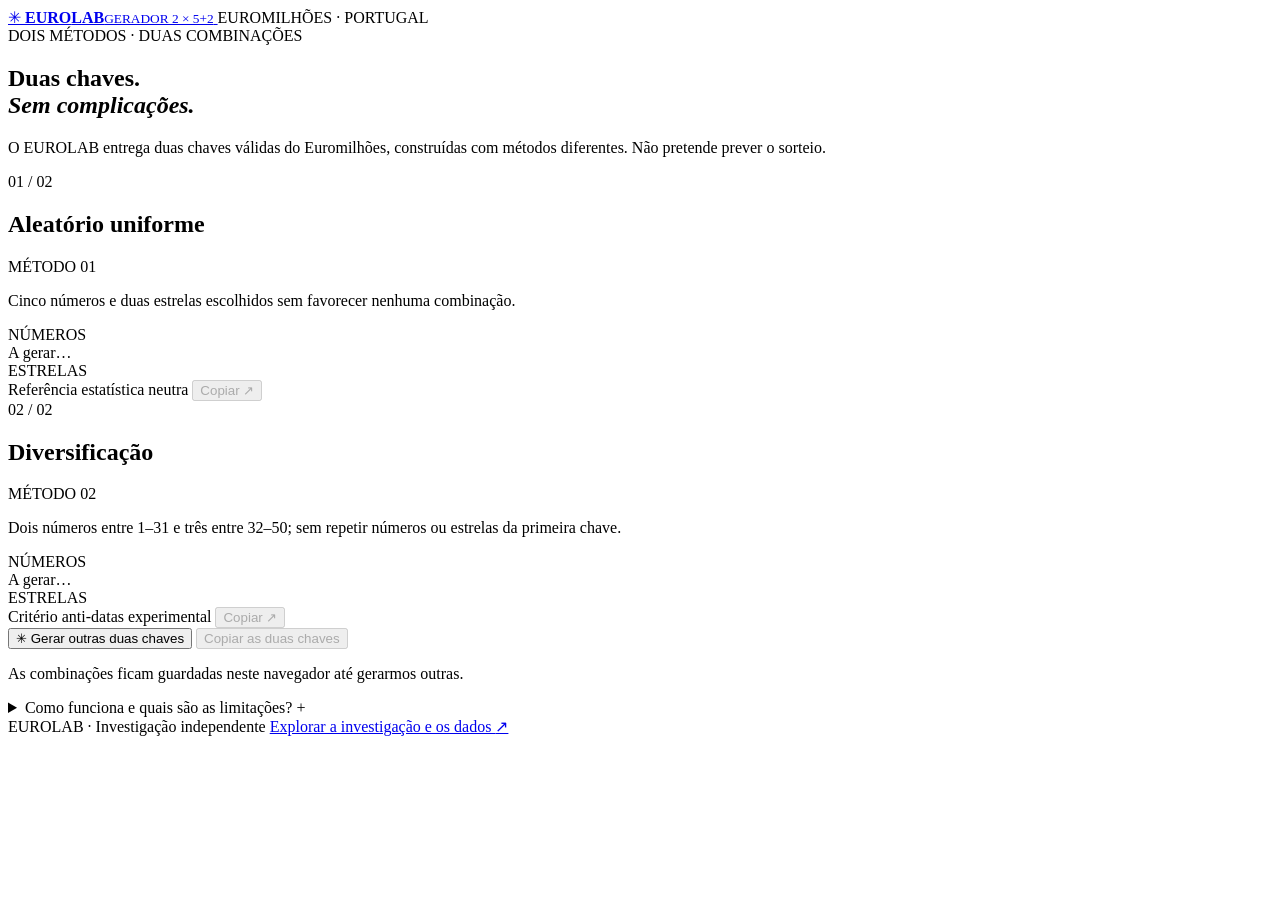
==== index.html @ f353889d "feat(v1.5): simplify EUROLAB homepage to exactly two generated keys" ====
<!doctype html>
<html lang="pt-PT">
<head>
  <meta charset="utf-8">
  <meta name="viewport" content="width=device-width, initial-scale=1">
  <meta name="theme-color" content="#071315">
  <meta name="description" content="EUROLAB: gera duas chaves distintas do Euromilhões através de dois métodos transparentes.">
  <title>EUROLAB — As tuas duas chaves</title>
  <link rel="stylesheet" href="assets/duas-chaves.css">
  <script src="assets/duas-chaves-core.js" defer></script>
  <script src="assets/duas-chaves.js" defer></script>
</head>
<body>
  <div class="site">
    <header class="header">
      <a class="brand" href="./" aria-label="EUROLAB — Página inicial">
        <span class="brand-mark" aria-hidden="true">✳</span>
        <span><strong>EURO<span>LAB</span></strong><small>GERADOR 2 × 5+2</small></span>
      </a>
      <span class="header-caption">EUROMILHÕES · PORTUGAL</span>
    </header>
    <main>
      <section class="intro" aria-labelledby="intro-title">
        <div class="eyebrow"><span class="pulse"></span> DOIS MÉTODOS · DUAS COMBINAÇÕES</div>
        <h1 id="intro-title">Duas chaves.<br><em>Sem complicações.</em></h1>
        <p>O EUROLAB entrega duas chaves válidas do Euromilhões, construídas com métodos diferentes. Não pretende prever o sorteio.</p>
      </section>
      <section class="ticket-grid" aria-label="As duas chaves do Euromilhões">
        <article class="ticket" aria-labelledby="method-one-title">
          <div class="ticket-head">
            <div><span class="ticket-number">01 / 02</span><h2 id="method-one-title">Aleatório uniforme</h2></div>
            <span class="method-pill">MÉTODO 01</span>
          </div>
          <p class="method-desc">Cinco números e duas estrelas escolhidos sem favorecer nenhuma combinação.</p>
          <div class="ticket-body">
            <div class="ball-label">NÚMEROS</div>
            <div id="key1-numbers" class="ball-line" aria-label="Números principais da primeira chave"><span class="placeholder">A gerar…</span></div>
            <div class="star-label">ESTRELAS</div>
            <div id="key1-stars" class="ball-line star-line" aria-label="Estrelas da primeira chave"></div>
          </div>
          <div class="ticket-foot">
            <span class="ticket-note">Referência estatística neutra</span>
            <button id="copy-1" class="copy-button" type="button" disabled>Copiar <span aria-hidden="true">↗</span></button>
          </div>
        </article>
        <article class="ticket ticket-accent" aria-labelledby="method-two-title">
          <div class="ticket-head">
            <div><span class="ticket-number">02 / 02</span><h2 id="method-two-title">Diversificação</h2></div>
            <span class="method-pill">MÉTODO 02</span>
          </div>
          <p class="method-desc">Dois números entre 1–31 e três entre 32–50; sem repetir números ou estrelas da primeira chave.</p>
          <div class="ticket-body">
            <div class="ball-label">NÚMEROS</div>
            <div id="key2-numbers" class="ball-line" aria-label="Números principais da segunda chave"><span class="placeholder">A gerar…</span></div>
            <div class="star-label">ESTRELAS</div>
            <div id="key2-stars" class="ball-line star-line" aria-label="Estrelas da segunda chave"></div>
          </div>
          <div class="ticket-foot">
            <span class="ticket-note">Critério anti-datas experimental</span>
            <button id="copy-2" class="copy-button" type="button" disabled>Copiar <span aria-hidden="true">↗</span></button>
          </div>
        </article>
      </section>
      <section class="actions" aria-label="Controlos do gerador">
        <button class="generate-button" id="generate" type="button"><span aria-hidden="true">✳</span> Gerar outras duas chaves</button>
        <button class="secondary-button" id="copy-both" type="button" disabled>Copiar as duas chaves</button>
        <p class="saved-info" id="saved-info">As combinações ficam guardadas neste navegador até gerarmos outras.</p>
        <p id="status" class="status" aria-live="polite" role="status"></p>
      </section>
      <section class="methodology" aria-labelledby="methodology-heading">
        <details>
          <summary id="methodology-heading">Como funciona e quais são as limitações? <span class="summary-icon" aria-hidden="true">+</span></summary>
          <div class="details-content">
            <p><strong>Método 1:</strong> amostragem uniforme sem reposição, usando <code>crypto.getRandomValues</code> e rejeição para evitar viés na seleção dos índices.</p>
            <p><strong>Método 2:</strong> amostragem aleatória dentro de duas restrições: exatamente dois números de 1 a 31 e três de 32 a 50, sem sobreposição de números ou estrelas com a primeira chave. O critério é inspirado no estudo das preferências dos jogadores, mas não provou reduzir a partilha de prémios.</p>
            <p>Num sorteio justo, qualquer chave simples tem uma probabilidade de <strong>1 em 139 838 160</strong> de acertar o jackpot. Duas chaves distintas têm uma probabilidade conjunta de <strong>1 em 69 919 080</strong>, independentemente destes métodos.</p>
            <p>O gerador não faz apostas e não envia as chaves para o servidor. As combinações são guardadas apenas no armazenamento deste navegador. Joga de forma responsável.</p>
          </div>
        </details>
      </section>
    </main>
    <footer class="footer">
      <span>EUROLAB · Investigação independente</span>
      <a href="painel-investigacao.html">Explorar a investigação e os dados <span aria-hidden="true">↗</span></a>
    </footer>
  </div>
</body>
</html>
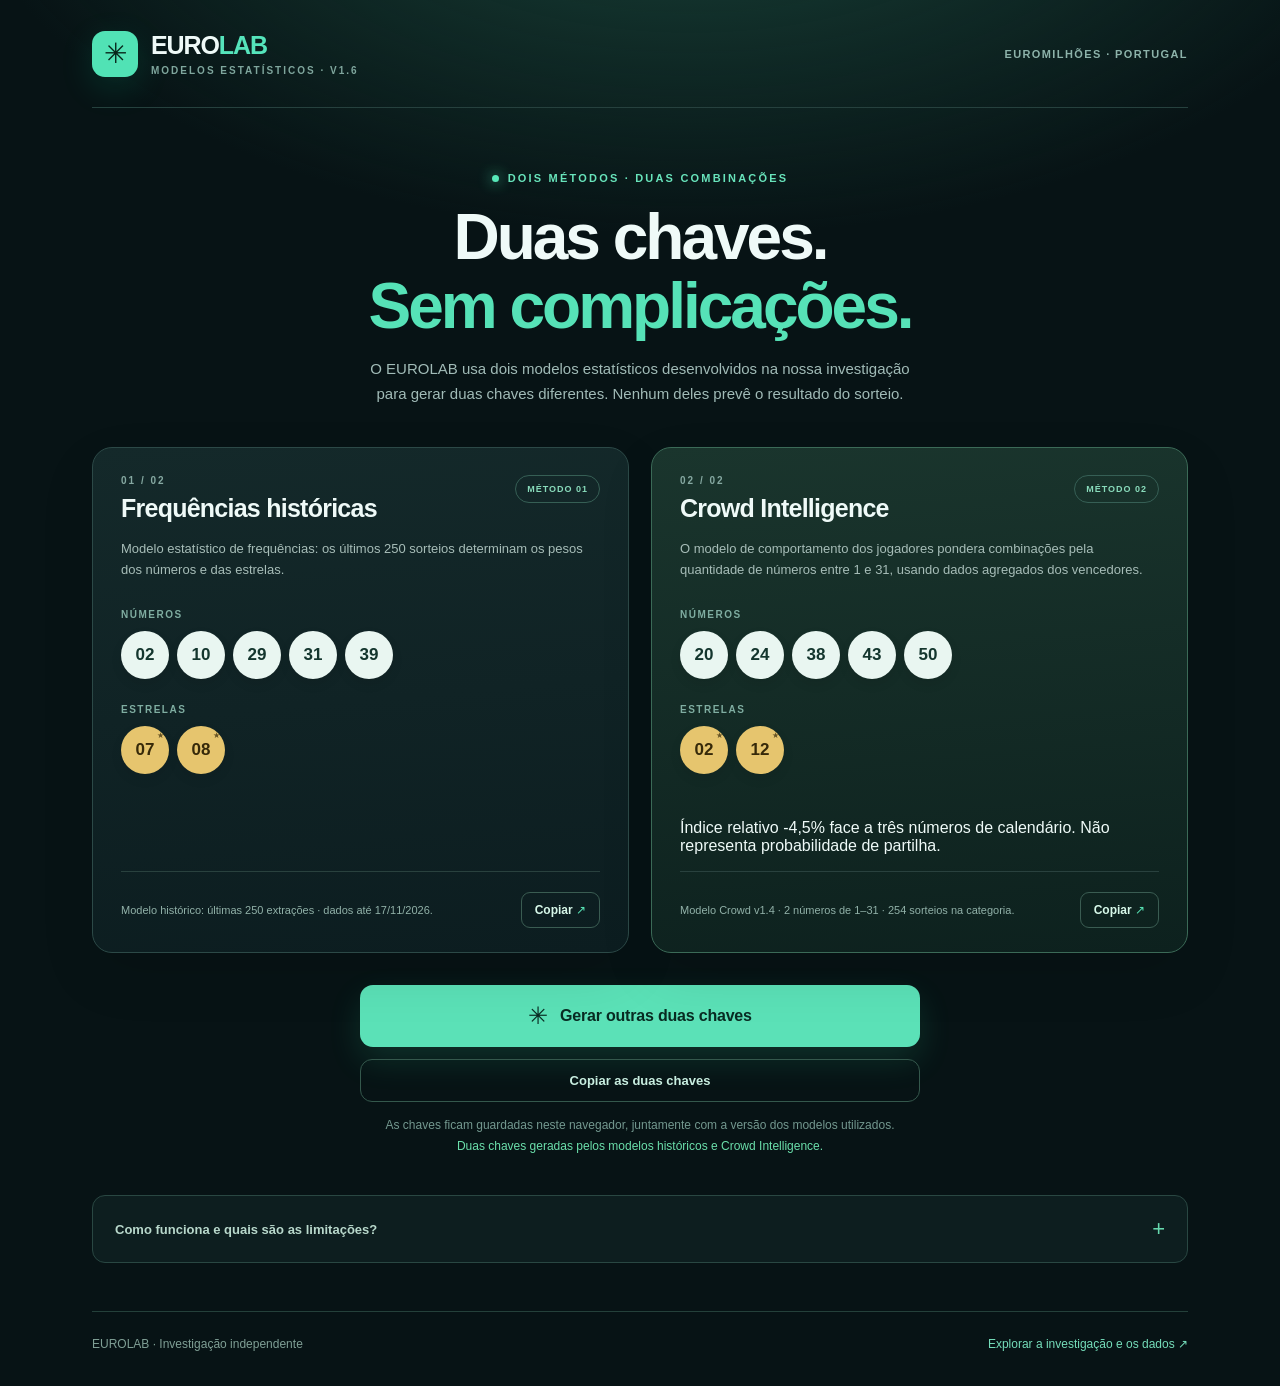
==== commit a5c14cfd: "ui(v1.6): explain both trained models and their evidence directly on each key" ====
--- a/index.html
+++ b/index.html
@@ -15,7 +15,7 @@
     <header class="header">
       <a class="brand" href="./" aria-label="EUROLAB — Página inicial">
         <span class="brand-mark" aria-hidden="true">✳</span>
-        <span><strong>EURO<span>LAB</span></strong><small>GERADOR 2 × 5+2</small></span>
+        <span><strong>EURO<span>LAB</span></strong><small>MODELOS ESTATÍSTICOS · V1.6</small></span>
       </a>
       <span class="header-caption">EUROMILHÕES · PORTUGAL</span>
     </header>
@@ -23,15 +23,15 @@
       <section class="intro" aria-labelledby="intro-title">
         <div class="eyebrow"><span class="pulse"></span> DOIS MÉTODOS · DUAS COMBINAÇÕES</div>
         <h1 id="intro-title">Duas chaves.<br><em>Sem complicações.</em></h1>
-        <p>O EUROLAB entrega duas chaves válidas do Euromilhões, construídas com métodos diferentes. Não pretende prever o sorteio.</p>
+        <p>O EUROLAB usa dois modelos estatísticos desenvolvidos na nossa investigação para gerar duas chaves diferentes. Nenhum deles prevê o resultado do sorteio.</p>
       </section>
       <section class="ticket-grid" aria-label="As duas chaves do Euromilhões">
         <article class="ticket" aria-labelledby="method-one-title">
           <div class="ticket-head">
-            <div><span class="ticket-number">01 / 02</span><h2 id="method-one-title">Aleatório uniforme</h2></div>
+            <div><span class="ticket-number">01 / 02</span><h2 id="method-one-title">Frequências históricas</h2></div>
             <span class="method-pill">MÉTODO 01</span>
           </div>
-          <p class="method-desc">Cinco números e duas estrelas escolhidos sem favorecer nenhuma combinação.</p>
+          <p class="method-desc">Modelo estatístico de frequências: os últimos 250 sorteios determinam os pesos dos números e das estrelas.</p>
           <div class="ticket-body">
             <div class="ball-label">NÚMEROS</div>
             <div id="key1-numbers" class="ball-line" aria-label="Números principais da primeira chave"><span class="placeholder">A gerar…</span></div>
@@ -39,24 +39,25 @@
             <div id="key1-stars" class="ball-line star-line" aria-label="Estrelas da primeira chave"></div>
           </div>
           <div class="ticket-foot">
-            <span class="ticket-note">Referência estatística neutra</span>
+            <span class="ticket-note" id="model1-info">A carregar o histórico…</span>
             <button id="copy-1" class="copy-button" type="button" disabled>Copiar <span aria-hidden="true">↗</span></button>
           </div>
         </article>
         <article class="ticket ticket-accent" aria-labelledby="method-two-title">
           <div class="ticket-head">
-            <div><span class="ticket-number">02 / 02</span><h2 id="method-two-title">Diversificação</h2></div>
+            <div><span class="ticket-number">02 / 02</span><h2 id="method-two-title">Crowd Intelligence</h2></div>
             <span class="method-pill">MÉTODO 02</span>
           </div>
-          <p class="method-desc">Dois números entre 1–31 e três entre 32–50; sem repetir números ou estrelas da primeira chave.</p>
+          <p class="method-desc">O modelo de comportamento dos jogadores pondera combinações pela quantidade de números entre 1 e 31, usando dados agregados dos vencedores.</p>
           <div class="ticket-body">
             <div class="ball-label">NÚMEROS</div>
             <div id="key2-numbers" class="ball-line" aria-label="Números principais da segunda chave"><span class="placeholder">A gerar…</span></div>
             <div class="star-label">ESTRELAS</div>
             <div id="key2-stars" class="ball-line star-line" aria-label="Estrelas da segunda chave"></div>
           </div>
+          <p class="model-signal" id="model2-signal" aria-live="polite">O indicador é experimental, não uma previsão da popularidade individual.</p>
           <div class="ticket-foot">
-            <span class="ticket-note">Critério anti-datas experimental</span>
+            <span class="ticket-note" id="model2-info">A carregar o modelo Crowd…</span>
             <button id="copy-2" class="copy-button" type="button" disabled>Copiar <span aria-hidden="true">↗</span></button>
           </div>
         </article>
@@ -64,15 +65,15 @@
       <section class="actions" aria-label="Controlos do gerador">
         <button class="generate-button" id="generate" type="button"><span aria-hidden="true">✳</span> Gerar outras duas chaves</button>
         <button class="secondary-button" id="copy-both" type="button" disabled>Copiar as duas chaves</button>
-        <p class="saved-info" id="saved-info">As combinações ficam guardadas neste navegador até gerarmos outras.</p>
+        <p class="saved-info" id="saved-info">A carregar o histórico e os dois modelos…</p>
         <p id="status" class="status" aria-live="polite" role="status"></p>
       </section>
       <section class="methodology" aria-labelledby="methodology-heading">
         <details>
           <summary id="methodology-heading">Como funciona e quais são as limitações? <span class="summary-icon" aria-hidden="true">+</span></summary>
           <div class="details-content">
-            <p><strong>Método 1:</strong> amostragem uniforme sem reposição, usando <code>crypto.getRandomValues</code> e rejeição para evitar viés na seleção dos índices.</p>
-            <p><strong>Método 2:</strong> amostragem aleatória dentro de duas restrições: exatamente dois números de 1 a 31 e três de 32 a 50, sem sobreposição de números ou estrelas com a primeira chave. O critério é inspirado no estudo das preferências dos jogadores, mas não provou reduzir a partilha de prémios.</p>
+            <p><strong>Método 1 — Frequências históricas:</strong> utiliza o modelo «frequentes» desenvolvido na versão 1.1, com uma janela dos 250 últimos concursos do regime de 12 estrelas. Para cada número ou estrela, conta as ocorrências e converte-as num peso entre 1 e 5. A seleção é aleatória ponderada, sem reposição, utilizando <code>crypto.getRandomValues</code>. O peso altera as preferências do gerador, não a probabilidade de extração das bolas.</p>
+            <p><strong>Método 2 — Crowd Intelligence:</strong> consulta o modelo experimental Crowd v1.4, calibrado com 757 sorteios e avaliado em 301 concursos posteriores. Usa o coeficiente de associação entre a contagem de números de calendário (1–31) e uma razão agregada de vencedores, ponderando os grupos de combinações segundo esse índice. Só utiliza grupos com pelo menos 80 observações; não repete números ou estrelas da primeira chave. As estrelas não são classificadas pelo modelo Crowd, sendo sorteadas entre as disponíveis.</p><p><strong>Transparência:</strong> o indicador Crowd não estima quantas pessoas escolheram uma chave específica nem demonstra que a combinação terá menor probabilidade de dividir prémios. Não usamos um modelo de frequências para prever resultados futuros nem uma taxa de 44,3% como se fosse vantagem de acerto. Se os ficheiros de ambos os modelos não estiverem disponíveis, não há geração de chaves.</p>
             <p>Num sorteio justo, qualquer chave simples tem uma probabilidade de <strong>1 em 139 838 160</strong> de acertar o jackpot. Duas chaves distintas têm uma probabilidade conjunta de <strong>1 em 69 919 080</strong>, independentemente destes métodos.</p>
             <p>O gerador não faz apostas e não envia as chaves para o servidor. As combinações são guardadas apenas no armazenamento deste navegador. Joga de forma responsável.</p>
           </div>
--- a/assets/duas-chaves.css
+++ b/assets/duas-chaves.css
@@ -0,0 +1,70 @@
+:root{color-scheme:dark;font-family:Inter,ui-sans-serif,-apple-system,BlinkMacSystemFont,"Segoe UI",sans-serif;background:#071315;color:#effaf8;font-synthesis:none}
+*{box-sizing:border-box}
+html{min-width:320px}
+body{margin:0;min-height:100vh;background:radial-gradient(ellipse 950px 520px at 54% -170px,#1a463b 0,transparent 78%),#071315}
+button{font:inherit;cursor:pointer}
+button:disabled{opacity:.47;cursor:not-allowed}
+a{color:inherit}
+.site{max-width:1160px;padding:0 32px;margin:0 auto;min-height:100vh;display:flex;flex-direction:column}
+.header{height:108px;display:flex;align-items:center;justify-content:space-between;border-bottom:1px solid #26413e}
+.brand{display:flex;align-items:center;gap:13px;text-decoration:none}
+.brand-mark{width:46px;height:46px;background:#51e2b5;color:#08241a;border-radius:13px;display:grid;place-items:center;font-size:28px;box-shadow:0 10px 34px #11e2a424}
+.brand strong{display:block;font-size:25px;line-height:1.08;letter-spacing:-1.1px}
+.brand strong span{color:#55e4bb}
+.brand small{display:block;font-size:10px;letter-spacing:2px;color:#7fa69d;font-weight:700;margin-top:6px}
+.header-caption{font-size:11px;color:#8db3aa;letter-spacing:1.4px;font-weight:750}
+main{flex:1}
+.intro{text-align:center;padding:64px 0 40px}
+.eyebrow{display:flex;align-items:center;justify-content:center;gap:9px;color:#68e4bb;letter-spacing:2.2px;font-size:11px;font-weight:800}
+.pulse{width:7px;height:7px;background:#57e7b8;border-radius:50%;box-shadow:0 0 14px #47e4b0}
+h1{font-size:clamp(40px,5vw,69px);letter-spacing:-3px;line-height:1.08;margin:19px 0 16px;font-weight:760}
+h1 em{font-style:normal;color:#56e2b7}
+.intro p{font-size:15px;line-height:1.65;color:#a1bbb7;max-width:540px;margin:0 auto}
+.ticket-grid{display:grid;grid-template-columns:repeat(2,minmax(0,1fr));gap:22px}
+.ticket{background:linear-gradient(175deg,#14292a 0%,#0c1d20 100%);border:1px solid #2c4947;border-radius:20px;padding:27px 28px 24px;display:flex;flex-direction:column;min-width:0;box-shadow:0 22px 55px #00000019}
+.ticket-accent{border-color:#3b6a57;background:linear-gradient(175deg,#1a352d 0%,#0d211e 100%)}
+.ticket-head{display:flex;justify-content:space-between;align-items:start;gap:12px}
+.ticket-number{display:block;font-size:10px;font-weight:800;color:#86a9a2;letter-spacing:2px}
+h2{font-size:25px;line-height:1.16;letter-spacing:-.75px;margin:8px 0 0}
+.method-pill{font-size:9px;font-weight:800;letter-spacing:1px;border-radius:40px;border:1px solid #365f55;color:#89dbbb;padding:8px 11px;white-space:nowrap}
+.method-desc{font-size:13px;line-height:1.6;min-height:45px;color:#a7bdb8;margin:16px 0 0}
+.ticket-body{padding:25px 0 28px}
+.ball-label,.star-label{font-size:10px;letter-spacing:1.5px;font-weight:800;color:#7fada1;margin:0 0 11px}
+.star-label{margin-top:24px}
+.ball-line{display:flex;align-items:center;gap:8px;min-height:49px;flex-wrap:nowrap}
+.ball{display:grid;place-items:center;flex:0 0 48px;height:48px;border-radius:50%;background:#e9f6f1;color:#14362e;font-weight:800;font-size:17px;box-shadow:0 5px 12px #00000015;font-variant-numeric:tabular-nums}
+.ball.star{background:#e6c56e;color:#362909;position:relative}
+.ball.star::after{content:"★";font-size:8px;position:absolute;right:5px;top:5px;opacity:.72}
+.placeholder{color:#699488;font-size:13px;font-style:italic}
+.ticket-foot{display:flex;align-items:center;justify-content:space-between;gap:12px;border-top:1px solid #29413e;padding-top:20px;margin-top:auto}
+.ticket-note{color:#91b1a8;font-size:11px}
+.copy-button{border:1px solid #3a5c52;background:transparent;color:#d7f8e9;border-radius:9px;padding:10px 13px;font-size:12px;font-weight:700;white-space:nowrap}
+.copy-button:not(:disabled):hover{background:#204a3d}
+.copy-button span{color:#58e4b5}
+.actions{text-align:center;margin:32px auto 0;max-width:560px}
+.generate-button{width:100%;display:flex;align-items:center;justify-content:center;gap:12px;border:0;background:#5be1b7;color:#082b22;font-size:16px;font-weight:800;letter-spacing:-.2px;border-radius:13px;padding:19px 18px;box-shadow:0 13px 33px #3beeaa22;transition:transform .15s,background .15s}
+.generate-button:hover{background:#83f0ca;transform:translateY(-2px)}
+.generate-button:active{transform:translateY(0)}
+.generate-button span{font-size:24px;line-height:1}
+.secondary-button{margin-top:12px;background:transparent;border:1px solid #34584c;color:#c8eee0;border-radius:12px;padding:13px 18px;font-size:13px;font-weight:700;width:100%}
+.secondary-button:not(:disabled):hover{background:#17332d}
+.saved-info{color:#73988f;font-size:12px;line-height:1.55;margin:14px 0 5px}
+.status{font-size:12px;color:#6bdfab;margin:0;min-height:20px}
+.status.error{color:#ff9d92}
+.methodology{margin:36px 0 48px;border:1px solid #294742;background:#0d1e1f;border-radius:13px}
+.methodology summary{list-style:none;display:flex;justify-content:space-between;align-items:center;gap:8px;padding:20px 22px;cursor:pointer;font-size:13px;font-weight:750;color:#b8d8cb}
+.methodology summary::-webkit-details-marker{display:none}
+.summary-icon{color:#66d8ad;font-size:22px;font-weight:400}
+.methodology details[open] .summary-icon{transform:rotate(45deg)}
+.details-content{border-top:1px solid #28423c;padding:8px 22px 13px;color:#a9c2b8;font-size:13px;line-height:1.7}
+.details-content p{margin:13px 0}
+.details-content strong{color:#d5f6e8}
+.details-content code{background:#19312e;border-radius:4px;padding:2px 5px}
+.footer{border-top:1px solid #24403a;display:flex;justify-content:space-between;align-items:center;gap:15px;padding:25px 0 35px;color:#7f9f95;font-size:12px}
+.footer a{text-decoration:none;color:#75ddba}
+.footer a:hover{text-decoration:underline}
+button:focus-visible,a:focus-visible,summary:focus-visible{outline:3px solid #f5d889;outline-offset:4px}
+@media(max-width:930px){.site{padding:0 24px}.ticket{padding:24px 20px}.ticket-grid{gap:15px}.ball{flex-basis:43px;height:43px;font-size:15px}.ball-line{gap:6px}h2{font-size:23px}}
+@media(max-width:700px){.site{padding:0 17px}.header{height:90px}.header-caption{display:none}.intro{padding:40px 0 28px}h1{letter-spacing:-2px}.ticket-grid{grid-template-columns:1fr;gap:15px}.ticket{padding:24px 20px}.method-desc{min-height:unset}.ticket-body{padding:20px 0 25px}.ticket-foot{padding-top:16px}.actions{margin-top:23px}.methodology{margin-top:29px;margin-bottom:35px}.footer{align-items:flex-start;flex-direction:column;padding:22px 0 28px}}
+@media(max-width:370px){.ticket{padding:21px 15px}.ball{flex-basis:40px;height:40px;font-size:14px}.ball-line{gap:6px}.method-pill{font-size:8px;padding:7px 8px}h2{font-size:21px}.intro p{font-size:14px}}
+@media(prefers-reduced-motion:reduce){.generate-button{transition:none}}
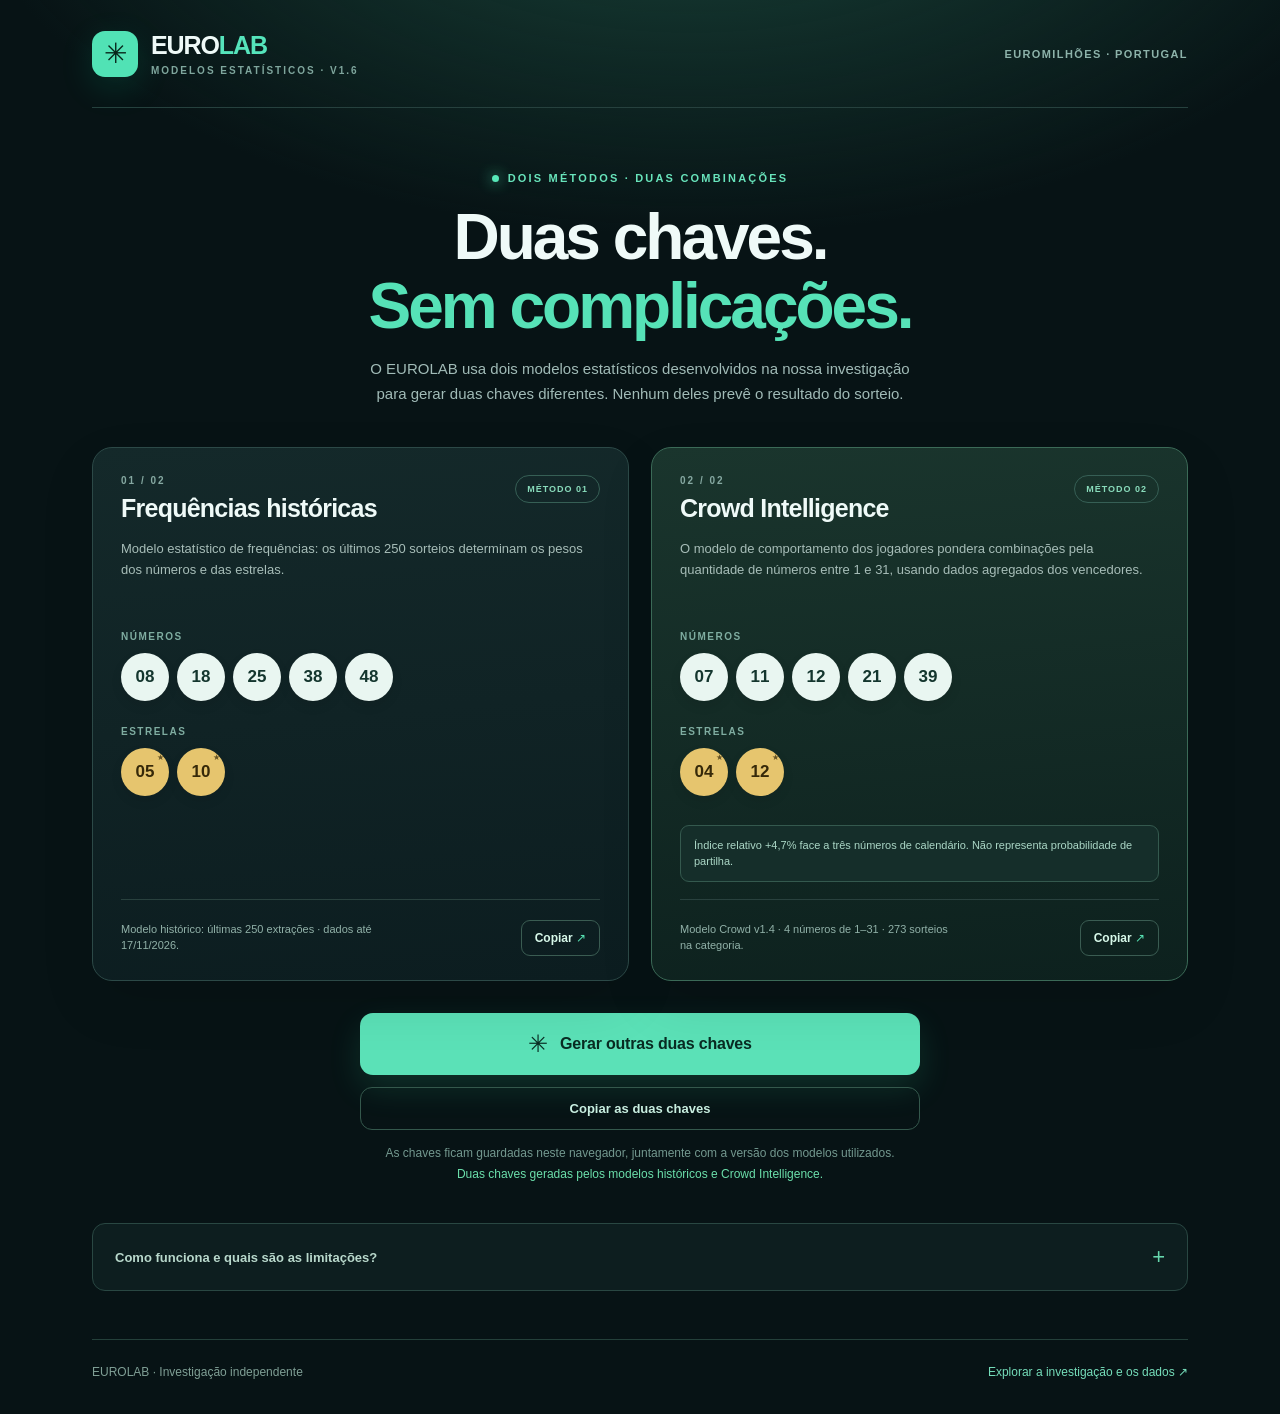
==== commit e2a64546: "fix(v1.6): bust cached assets so both statistical models load after deployment" ====
--- a/index.html
+++ b/index.html
@@ -6,9 +6,9 @@
   <meta name="theme-color" content="#071315">
   <meta name="description" content="EUROLAB: gera duas chaves distintas do Euromilhões através de dois métodos transparentes.">
   <title>EUROLAB — As tuas duas chaves</title>
-  <link rel="stylesheet" href="assets/duas-chaves.css">
-  <script src="assets/duas-chaves-core.js" defer></script>
-  <script src="assets/duas-chaves.js" defer></script>
+  <link rel="stylesheet" href="assets/duas-chaves.css?v=1.6">
+  <script src="assets/duas-chaves-core.js?v=1.6" defer></script>
+  <script src="assets/duas-chaves.js?v=1.6" defer></script>
 </head>
 <body>
   <div class="site">
--- a/assets/duas-chaves.css
+++ b/assets/duas-chaves.css
@@ -68,3 +68,10 @@
 @media(max-width:700px){.site{padding:0 17px}.header{height:90px}.header-caption{display:none}.intro{padding:40px 0 28px}h1{letter-spacing:-2px}.ticket-grid{grid-template-columns:1fr;gap:15px}.ticket{padding:24px 20px}.method-desc{min-height:unset}.ticket-body{padding:20px 0 25px}.ticket-foot{padding-top:16px}.actions{margin-top:23px}.methodology{margin-top:29px;margin-bottom:35px}.footer{align-items:flex-start;flex-direction:column;padding:22px 0 28px}}
 @media(max-width:370px){.ticket{padding:21px 15px}.ball{flex-basis:40px;height:40px;font-size:14px}.ball-line{gap:6px}.method-pill{font-size:8px;padding:7px 8px}h2{font-size:21px}.intro p{font-size:14px}}
 @media(prefers-reduced-motion:reduce){.generate-button{transition:none}}
+
+/* v1.6 — nomes e evidência dos modelos. */
+.model-signal{margin:0 0 17px;padding:11px 13px;background:#152e2a;
+ color:#abd7c6;border:1px solid #34594e;border-radius:9px;font-size:11px;line-height:1.5}
+.ticket-note{line-height:1.45;max-width:275px}
+.method-desc{min-height:67px}
+@media(max-width:700px){.method-desc{min-height:0}.ticket-note{max-width:none}}
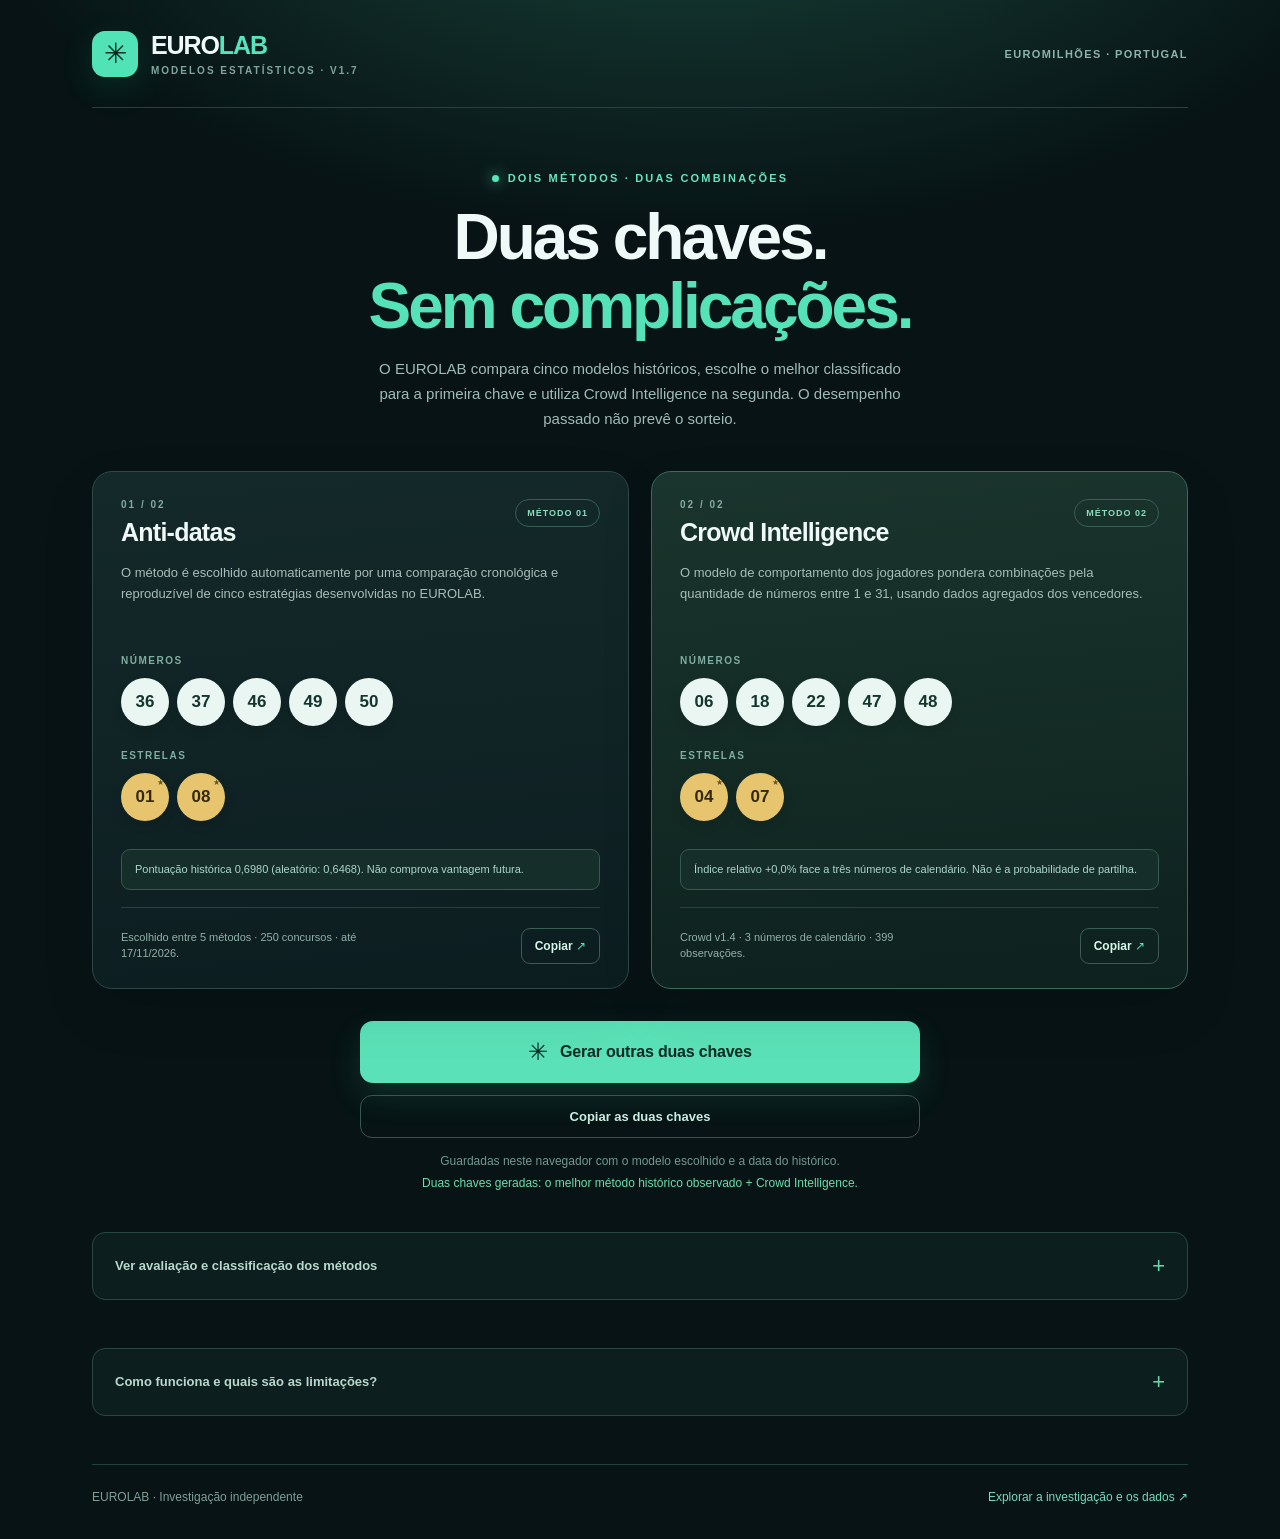
==== commit fe8f4b38: "ui(v1.7): add live selected-method label and transparent ranking without clutter" ====
--- a/index.html
+++ b/index.html
@@ -6,16 +6,17 @@
   <meta name="theme-color" content="#071315">
   <meta name="description" content="EUROLAB: gera duas chaves distintas do Euromilhões através de dois métodos transparentes.">
   <title>EUROLAB — As tuas duas chaves</title>
-  <link rel="stylesheet" href="assets/duas-chaves.css?v=1.6">
-  <script src="assets/duas-chaves-core.js?v=1.6" defer></script>
-  <script src="assets/duas-chaves.js?v=1.6" defer></script>
+  <link rel="stylesheet" href="assets/duas-chaves.css?v=1.7">
+  <script src="assets/selecao-core.js?v=1.7" defer></script>
+  <script src="assets/duas-chaves-core.js?v=1.7" defer></script>
+  <script src="assets/duas-chaves.js?v=1.7" defer></script>
 </head>
 <body>
   <div class="site">
     <header class="header">
       <a class="brand" href="./" aria-label="EUROLAB — Página inicial">
         <span class="brand-mark" aria-hidden="true">✳</span>
-        <span><strong>EURO<span>LAB</span></strong><small>MODELOS ESTATÍSTICOS · V1.6</small></span>
+        <span><strong>EURO<span>LAB</span></strong><small>MODELOS ESTATÍSTICOS · V1.7</small></span>
       </a>
       <span class="header-caption">EUROMILHÕES · PORTUGAL</span>
     </header>
@@ -23,21 +24,22 @@
       <section class="intro" aria-labelledby="intro-title">
         <div class="eyebrow"><span class="pulse"></span> DOIS MÉTODOS · DUAS COMBINAÇÕES</div>
         <h1 id="intro-title">Duas chaves.<br><em>Sem complicações.</em></h1>
-        <p>O EUROLAB usa dois modelos estatísticos desenvolvidos na nossa investigação para gerar duas chaves diferentes. Nenhum deles prevê o resultado do sorteio.</p>
+        <p>O EUROLAB compara cinco modelos históricos, escolhe o melhor classificado para a primeira chave e utiliza Crowd Intelligence na segunda. O desempenho passado não prevê o sorteio.</p>
       </section>
       <section class="ticket-grid" aria-label="As duas chaves do Euromilhões">
         <article class="ticket" aria-labelledby="method-one-title">
           <div class="ticket-head">
-            <div><span class="ticket-number">01 / 02</span><h2 id="method-one-title">Frequências históricas</h2></div>
+            <div><span class="ticket-number">01 / 02</span><h2 id="method-one-title">A avaliar os métodos…</h2></div>
             <span class="method-pill">MÉTODO 01</span>
           </div>
-          <p class="method-desc">Modelo estatístico de frequências: os últimos 250 sorteios determinam os pesos dos números e das estrelas.</p>
+          <p class="method-desc">O método é escolhido automaticamente por uma comparação cronológica e reproduzível de cinco estratégias desenvolvidas no EUROLAB.</p>
           <div class="ticket-body">
             <div class="ball-label">NÚMEROS</div>
             <div id="key1-numbers" class="ball-line" aria-label="Números principais da primeira chave"><span class="placeholder">A gerar…</span></div>
             <div class="star-label">ESTRELAS</div>
             <div id="key1-stars" class="ball-line star-line" aria-label="Estrelas da primeira chave"></div>
           </div>
+          <p class="model-signal" id="model1-signal" aria-live="polite">A comparar os cinco métodos históricos…</p>
           <div class="ticket-foot">
             <span class="ticket-note" id="model1-info">A carregar o histórico…</span>
             <button id="copy-1" class="copy-button" type="button" disabled>Copiar <span aria-hidden="true">↗</span></button>
@@ -68,14 +70,25 @@
         <p class="saved-info" id="saved-info">A carregar o histórico e os dois modelos…</p>
         <p id="status" class="status" aria-live="polite" role="status"></p>
       </section>
+      <section class="methodology" aria-labelledby="ranking-heading">
+        <details id="ranking-details">
+          <summary id="ranking-heading">Ver avaliação e classificação dos métodos <span class="summary-icon" aria-hidden="true">+</span></summary>
+          <div class="details-content">
+            <p id="ranking-period" class="ranking-summary">A comparar os métodos…</p>
+            <div class="ranking-scroll" id="ranking-body"></div>
+            <p>Comparação walk-forward: cada chave foi gerada só com concursos anteriores à data avaliada. Foram utilizados os mesmos 250 concursos de avaliação e cinco sementes para cada um dos cinco métodos.</p>
+            <p><strong>Atenção:</strong> o primeiro classificado é o melhor no histórico observado, não o melhor comprovado para o futuro. O resultado pode variar com a amostra e a escolha entre cinco métodos introduz viés de seleção.</p>
+          </div>
+        </details>
+      </section>
       <section class="methodology" aria-labelledby="methodology-heading">
         <details>
           <summary id="methodology-heading">Como funciona e quais são as limitações? <span class="summary-icon" aria-hidden="true">+</span></summary>
           <div class="details-content">
-            <p><strong>Método 1 — Frequências históricas:</strong> utiliza o modelo «frequentes» desenvolvido na versão 1.1, com uma janela dos 250 últimos concursos do regime de 12 estrelas. Para cada número ou estrela, conta as ocorrências e converte-as num peso entre 1 e 5. A seleção é aleatória ponderada, sem reposição, utilizando <code>crypto.getRandomValues</code>. O peso altera as preferências do gerador, não a probabilidade de extração das bolas.</p>
+            <p><strong>Método 1 — Seletor walk-forward v1.7:</strong> compara cinco métodos — aleatório uniforme, frequências altas, frequências baixas, equilibrado e anti-datas. Avalia os 250 concursos mais recentes utilizando, para cada previsão histórica, apenas a janela anterior de 250 concursos. Cada método é avaliado com cinco sementes fixas; a pontuação média corresponde a números acertados + 0,5 × estrelas. A primeira chave é gerada com o método de melhor pontuação observada. Pode mudar quando novos resultados oficiais entram no histórico. Os sorteios finais usam aleatoriedade criptográfica, não as sementes do teste.</p>
             <p><strong>Método 2 — Crowd Intelligence:</strong> consulta o modelo experimental Crowd v1.4, calibrado com 757 sorteios e avaliado em 301 concursos posteriores. Usa o coeficiente de associação entre a contagem de números de calendário (1–31) e uma razão agregada de vencedores, ponderando os grupos de combinações segundo esse índice. Só utiliza grupos com pelo menos 80 observações; não repete números ou estrelas da primeira chave. As estrelas não são classificadas pelo modelo Crowd, sendo sorteadas entre as disponíveis.</p><p><strong>Transparência:</strong> o indicador Crowd não estima quantas pessoas escolheram uma chave específica nem demonstra que a combinação terá menor probabilidade de dividir prémios. Não usamos um modelo de frequências para prever resultados futuros nem uma taxa de 44,3% como se fosse vantagem de acerto. Se os ficheiros de ambos os modelos não estiverem disponíveis, não há geração de chaves.</p>
             <p>Num sorteio justo, qualquer chave simples tem uma probabilidade de <strong>1 em 139 838 160</strong> de acertar o jackpot. Duas chaves distintas têm uma probabilidade conjunta de <strong>1 em 69 919 080</strong>, independentemente destes métodos.</p>
-            <p>O gerador não faz apostas e não envia as chaves para o servidor. As combinações são guardadas apenas no armazenamento deste navegador. Joga de forma responsável.</p>
+            <p>O gerador não faz apostas. Os dados históricos e o modelo Crowd são carregados do site, mas as chaves geradas e guardadas permanecem neste navegador. Joga de forma responsável.</p>
           </div>
         </details>
       </section>
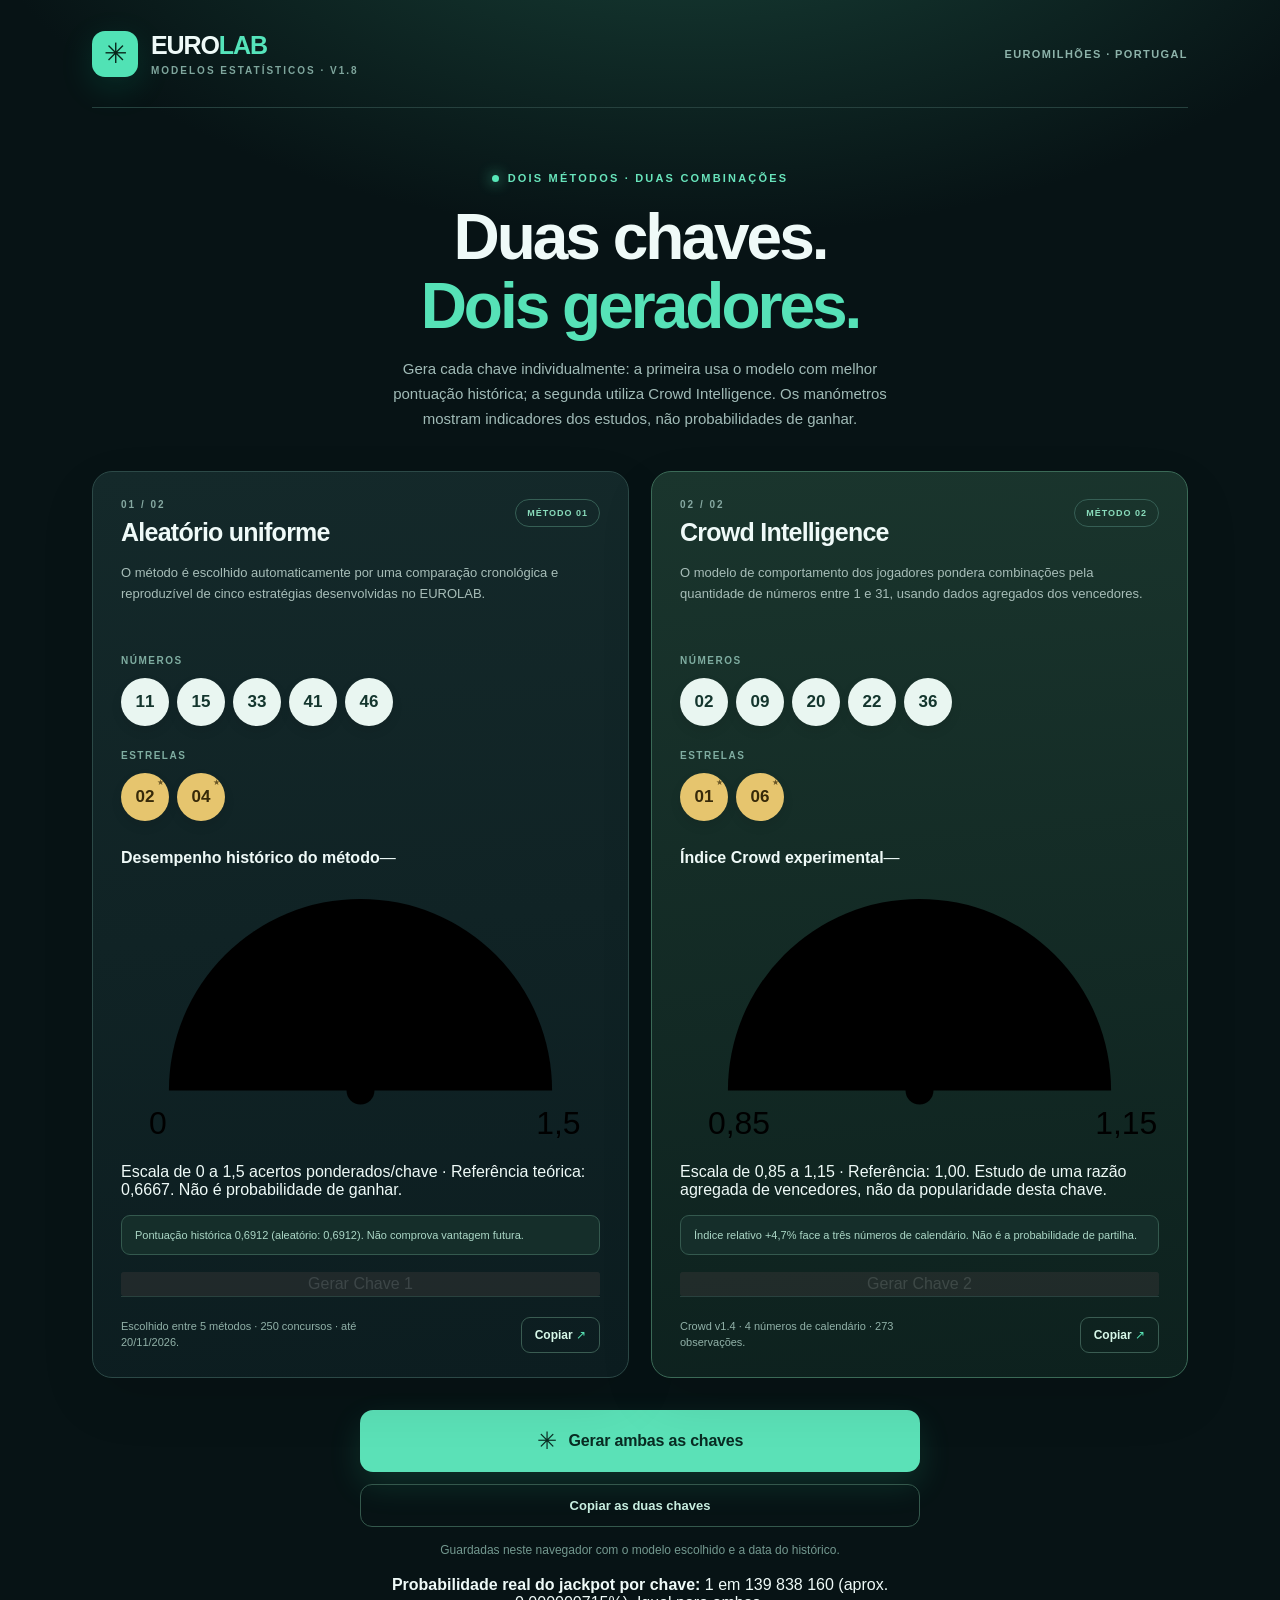
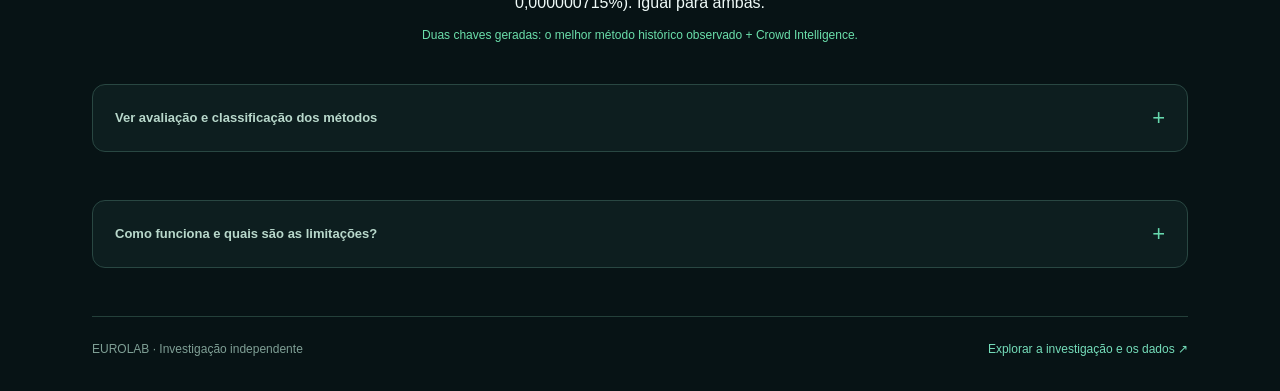
==== commit fb568fbe: "ui(v1.8): independent key buttons, research gauges and honest jackpot probability" ====
--- a/index.html
+++ b/index.html
@@ -6,25 +6,25 @@
   <meta name="theme-color" content="#071315">
   <meta name="description" content="EUROLAB: gera duas chaves distintas do Euromilhões através de dois métodos transparentes.">
   <title>EUROLAB — As tuas duas chaves</title>
-  <link rel="stylesheet" href="assets/duas-chaves.css?v=1.7">
-  <script src="assets/selecao-core.js?v=1.7" defer></script>
-  <script src="assets/duas-chaves-core.js?v=1.7" defer></script>
-  <script src="assets/duas-chaves.js?v=1.7" defer></script>
+  <link rel="stylesheet" href="assets/duas-chaves.css?v=1.8">
+  <script src="assets/selecao-core.js?v=1.8" defer></script>
+  <script src="assets/duas-chaves-core.js?v=1.8" defer></script>
+  <script src="assets/duas-chaves.js?v=1.8" defer></script>
 </head>
 <body>
   <div class="site">
     <header class="header">
       <a class="brand" href="./" aria-label="EUROLAB — Página inicial">
         <span class="brand-mark" aria-hidden="true">✳</span>
-        <span><strong>EURO<span>LAB</span></strong><small>MODELOS ESTATÍSTICOS · V1.7</small></span>
+        <span><strong>EURO<span>LAB</span></strong><small>MODELOS ESTATÍSTICOS · V1.8</small></span>
       </a>
       <span class="header-caption">EUROMILHÕES · PORTUGAL</span>
     </header>
     <main>
       <section class="intro" aria-labelledby="intro-title">
         <div class="eyebrow"><span class="pulse"></span> DOIS MÉTODOS · DUAS COMBINAÇÕES</div>
-        <h1 id="intro-title">Duas chaves.<br><em>Sem complicações.</em></h1>
-        <p>O EUROLAB compara cinco modelos históricos, escolhe o melhor classificado para a primeira chave e utiliza Crowd Intelligence na segunda. O desempenho passado não prevê o sorteio.</p>
+        <h1 id="intro-title">Duas chaves.<br><em>Dois geradores.</em></h1>
+        <p>Gera cada chave individualmente: a primeira usa o modelo com melhor pontuação histórica; a segunda utiliza Crowd Intelligence. Os manómetros mostram indicadores dos estudos, não probabilidades de ganhar.</p>
       </section>
       <section class="ticket-grid" aria-label="As duas chaves do Euromilhões">
         <article class="ticket" aria-labelledby="method-one-title">
@@ -35,11 +35,23 @@
           <p class="method-desc">O método é escolhido automaticamente por uma comparação cronológica e reproduzível de cinco estratégias desenvolvidas no EUROLAB.</p>
           <div class="ticket-body">
             <div class="ball-label">NÚMEROS</div>
-            <div id="key1-numbers" class="ball-line" aria-label="Números principais da primeira chave"><span class="placeholder">A gerar…</span></div>
+            <div id="key1-numbers" class="ball-line" aria-label="Números principais da primeira chave"><span class="placeholder">Por gerar</span></div>
             <div class="star-label">ESTRELAS</div>
             <div id="key1-stars" class="ball-line star-line" aria-label="Estrelas da primeira chave"></div>
           </div>
+          <section class="study-gauge" aria-labelledby="gauge1-title">
+            <div class="gauge-head"><strong id="gauge1-title">Desempenho histórico do método</strong><span id="gauge1-value">—</span></div>
+            <svg class="dial" viewBox="0 0 240 138" role="img" aria-labelledby="gauge1-title gauge1-caption">
+              <path class="dial-track" d="M 24 112 A 96 96 0 0 1 216 112"/>
+              <path class="dial-progress" id="gauge1-progress" d="M 24 112"/>
+              <line id="gauge1-needle" class="dial-needle" x1="120" y1="112" x2="120" y2="31"/>
+              <circle class="dial-hub" cx="120" cy="112" r="7"/>
+              <text class="dial-mark" x="14" y="134">0</text><text class="dial-mark" x="208" y="134">1,5</text>
+            </svg>
+            <p class="gauge-caption" id="gauge1-caption">Escala de 0 a 1,5 acertos ponderados/chave · Referência teórica: 0,6667. Não é probabilidade de ganhar.</p>
+          </section>
           <p class="model-signal" id="model1-signal" aria-live="polite">A comparar os cinco métodos históricos…</p>
+          <button class="card-generate" id="generate-1" type="button" disabled>Gerar Chave 1</button>
           <div class="ticket-foot">
             <span class="ticket-note" id="model1-info">A carregar o histórico…</span>
             <button id="copy-1" class="copy-button" type="button" disabled>Copiar <span aria-hidden="true">↗</span></button>
@@ -53,11 +65,23 @@
           <p class="method-desc">O modelo de comportamento dos jogadores pondera combinações pela quantidade de números entre 1 e 31, usando dados agregados dos vencedores.</p>
           <div class="ticket-body">
             <div class="ball-label">NÚMEROS</div>
-            <div id="key2-numbers" class="ball-line" aria-label="Números principais da segunda chave"><span class="placeholder">A gerar…</span></div>
+            <div id="key2-numbers" class="ball-line" aria-label="Números principais da segunda chave"><span class="placeholder">Por gerar</span></div>
             <div class="star-label">ESTRELAS</div>
             <div id="key2-stars" class="ball-line star-line" aria-label="Estrelas da segunda chave"></div>
           </div>
+          <section class="study-gauge" aria-labelledby="gauge2-title">
+            <div class="gauge-head"><strong id="gauge2-title">Índice Crowd experimental</strong><span id="gauge2-value">—</span></div>
+            <svg class="dial" viewBox="0 0 240 138" role="img" aria-labelledby="gauge2-title gauge2-caption">
+              <path class="dial-track" d="M 24 112 A 96 96 0 0 1 216 112"/>
+              <path class="dial-progress" id="gauge2-progress" d="M 24 112"/>
+              <line id="gauge2-needle" class="dial-needle" x1="120" y1="112" x2="120" y2="31"/>
+              <circle class="dial-hub" cx="120" cy="112" r="7"/>
+              <text class="dial-mark" x="14" y="134">0,85</text><text class="dial-mark" x="208" y="134">1,15</text>
+            </svg>
+            <p class="gauge-caption" id="gauge2-caption">Escala de 0,85 a 1,15 · Referência: 1,00. Estudo de uma razão agregada de vencedores, não da popularidade desta chave.</p>
+          </section>
           <p class="model-signal" id="model2-signal" aria-live="polite">O indicador é experimental, não uma previsão da popularidade individual.</p>
+          <button class="card-generate" id="generate-2" type="button" disabled>Gerar Chave 2</button>
           <div class="ticket-foot">
             <span class="ticket-note" id="model2-info">A carregar o modelo Crowd…</span>
             <button id="copy-2" class="copy-button" type="button" disabled>Copiar <span aria-hidden="true">↗</span></button>
@@ -65,9 +89,10 @@
         </article>
       </section>
       <section class="actions" aria-label="Controlos do gerador">
-        <button class="generate-button" id="generate" type="button"><span aria-hidden="true">✳</span> Gerar outras duas chaves</button>
+        <button class="generate-button" id="generate" type="button" disabled><span aria-hidden="true">✳</span> Gerar ambas as chaves</button>
         <button class="secondary-button" id="copy-both" type="button" disabled>Copiar as duas chaves</button>
-        <p class="saved-info" id="saved-info">A carregar o histórico e os dois modelos…</p>
+        <p class="saved-info" id="saved-info">A carregar os modelos…</p>
+        <p class="jackpot-fact"><strong>Probabilidade real do jackpot por chave:</strong> 1 em 139 838 160 (aprox. 0,000000715%). Igual para ambas.</p>
         <p id="status" class="status" aria-live="polite" role="status"></p>
       </section>
       <section class="methodology" aria-labelledby="ranking-heading">
--- a/assets/duas-chaves.css
+++ b/assets/duas-chaves.css
@@ -75,3 +75,14 @@
 .ticket-note{line-height:1.45;max-width:275px}
 .method-desc{min-height:67px}
 @media(max-width:700px){.method-desc{min-height:0}.ticket-note{max-width:none}}
+
+/* EUROLAB v1.7 — classificação visível apenas a pedido. */
+.ranking-scroll{width:100%;overflow-x:auto;margin:16px 0 14px;border:1px solid #2b4c43;border-radius:9px}
+.ranking-table{width:100%;border-collapse:collapse;text-align:left;font-size:12px;min-width:420px;font-variant-numeric:tabular-nums}
+.ranking-table th,.ranking-table td{padding:11px 12px;border-bottom:1px solid #27453e}
+.ranking-table th{color:#a5cabc;background:#15352c;font-size:11px}
+.ranking-table tbody tr:last-child td{border-bottom:0}
+.ranking-table td:not(:first-child){text-align:right}
+.ranking-table th:not(:first-child){text-align:right}
+.ranking-selected{background:#1b4034;color:#91ffcc;font-weight:750}
+.ranking-summary{color:#91d8c0;font-weight:700;margin-top:14px}
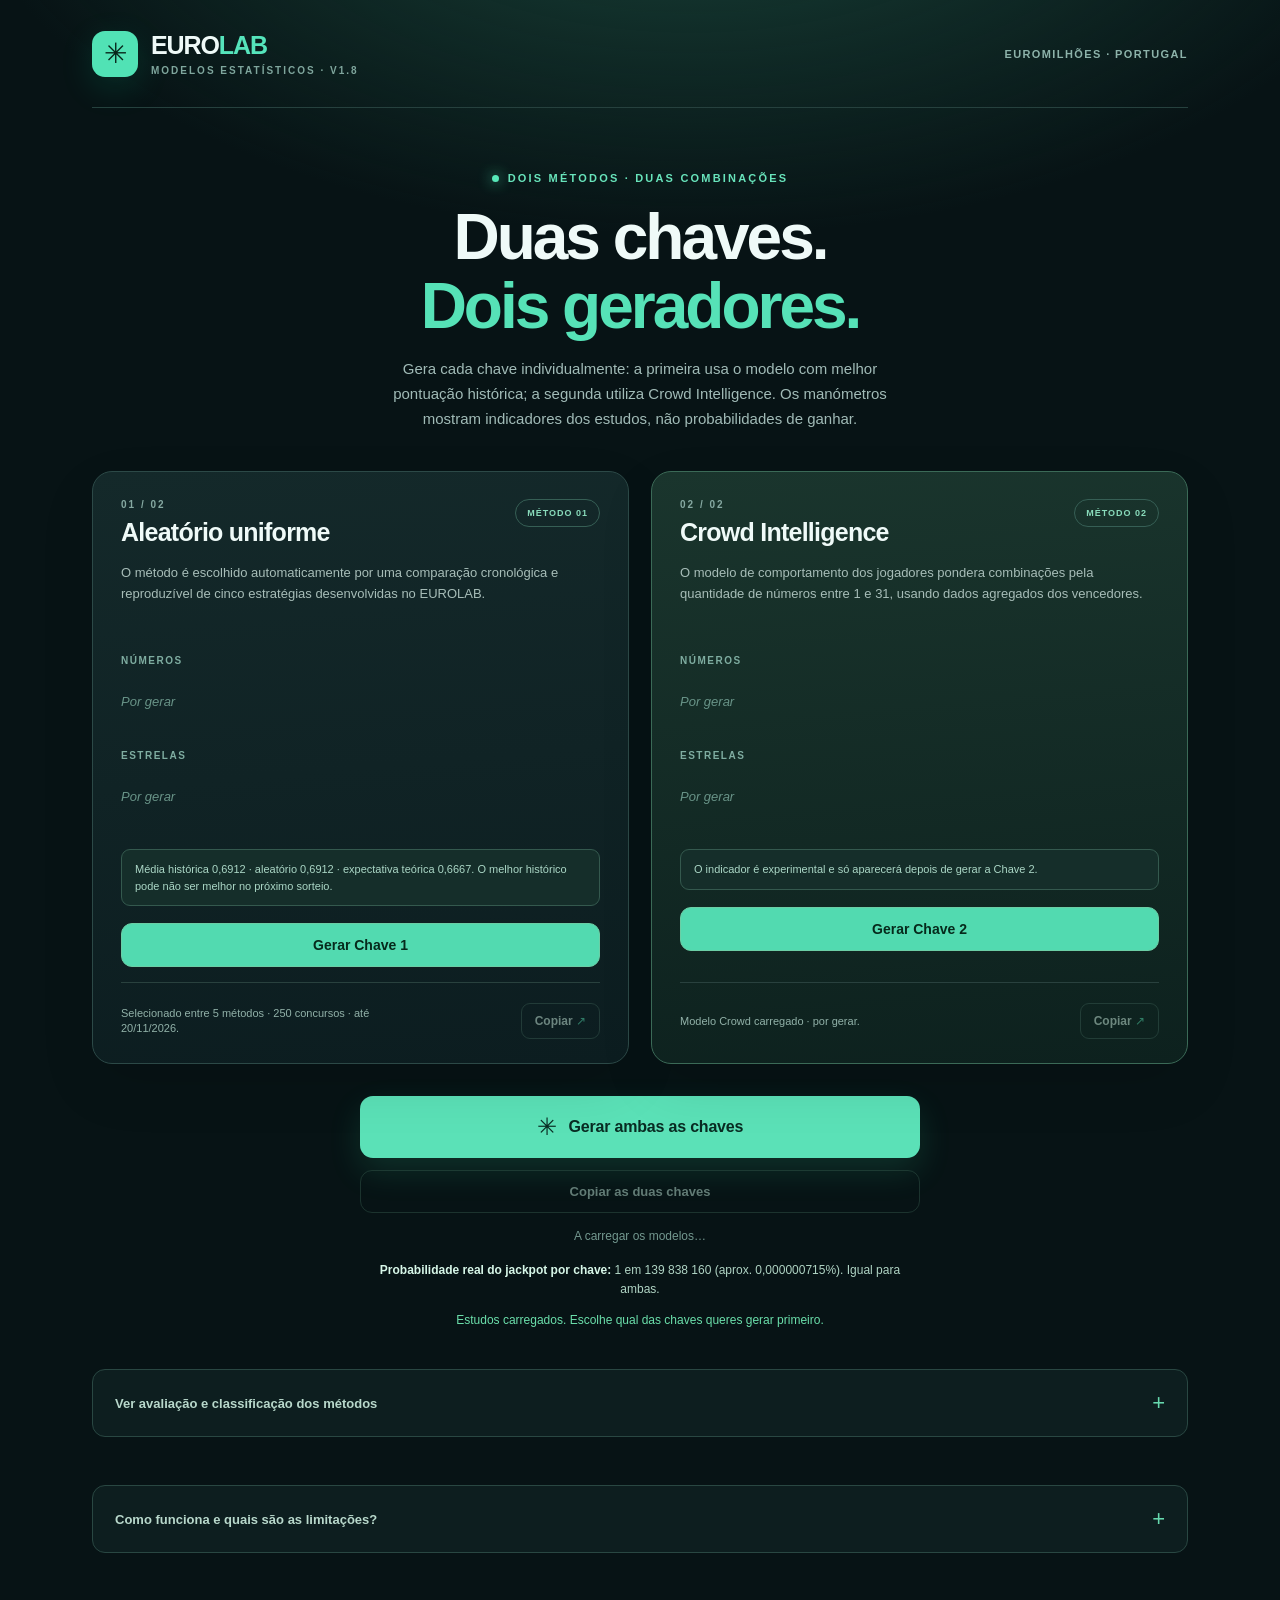
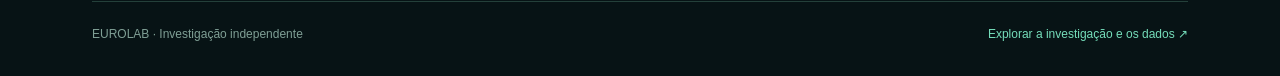
==== commit 53e87f38: "fix(v1.8): assign gauge DOM IDs for independent dial rendering" ====
--- a/index.html
+++ b/index.html
@@ -39,7 +39,7 @@
             <div class="star-label">ESTRELAS</div>
             <div id="key1-stars" class="ball-line star-line" aria-label="Estrelas da primeira chave"></div>
           </div>
-          <section class="study-gauge" aria-labelledby="gauge1-title">
+          <section class="study-gauge" id="gauge1" aria-labelledby="gauge1-title" hidden>
             <div class="gauge-head"><strong id="gauge1-title">Desempenho histórico do método</strong><span id="gauge1-value">—</span></div>
             <svg class="dial" viewBox="0 0 240 138" role="img" aria-labelledby="gauge1-title gauge1-caption">
               <path class="dial-track" d="M 24 112 A 96 96 0 0 1 216 112"/>
@@ -69,7 +69,7 @@
             <div class="star-label">ESTRELAS</div>
             <div id="key2-stars" class="ball-line star-line" aria-label="Estrelas da segunda chave"></div>
           </div>
-          <section class="study-gauge" aria-labelledby="gauge2-title">
+          <section class="study-gauge" id="gauge2" aria-labelledby="gauge2-title" hidden>
             <div class="gauge-head"><strong id="gauge2-title">Índice Crowd experimental</strong><span id="gauge2-value">—</span></div>
             <svg class="dial" viewBox="0 0 240 138" role="img" aria-labelledby="gauge2-title gauge2-caption">
               <path class="dial-track" d="M 24 112 A 96 96 0 0 1 216 112"/>
--- a/assets/duas-chaves.css
+++ b/assets/duas-chaves.css
@@ -86,3 +86,23 @@
 .ranking-table th:not(:first-child){text-align:right}
 .ranking-selected{background:#1b4034;color:#91ffcc;font-weight:750}
 .ranking-summary{color:#91d8c0;font-weight:700;margin-top:14px}
+
+/* EUROLAB v1.8 — dois manómetros de estudos e geração por cartão */
+.study-gauge{margin:6px 0 15px;padding:14px 16px 12px;background:#0b2623;border:1px solid #31584c;border-radius:14px}
+.study-gauge[hidden]{display:none!important}
+.gauge-head{display:flex;justify-content:space-between;align-items:center;gap:10px}
+.gauge-head strong{font-size:12px;color:#c5e6d9}
+.gauge-head span{font-size:14px;color:#6eebbd;font-weight:800;font-variant-numeric:tabular-nums;white-space:nowrap}
+.dial{display:block;width:100%;max-width:240px;height:auto;margin:0 auto -1px;overflow:visible}
+.dial-track,.dial-progress{fill:none;stroke-width:15;stroke-linecap:round}
+.dial-track{stroke:#294e44}
+.dial-progress{stroke:#57dfb0}
+.dial-needle{stroke:#e9f6ec;stroke-width:3;stroke-linecap:round;transform-origin:120px 112px;transition:transform .35s ease}
+.dial-hub{fill:#e9f6ec}
+.dial-mark{font-size:10px;fill:#9ebeb2}
+.gauge-caption{margin:3px 0 0;color:#95c3b2;font-size:11px;line-height:1.5}
+.card-generate{margin-bottom:15px;border:1px solid #6bcea5;border-radius:11px;padding:13px 12px;background:#52dab0;color:#062a1c;font-size:14px;font-weight:800;width:100%}
+.card-generate:not(:disabled):hover{background:#8bf1cb}
+.jackpot-fact{margin:15px 0;color:#b0d4c4;font-size:12px;line-height:1.55}
+.jackpot-fact strong{color:#d7f7e8}
+@media(prefers-reduced-motion:reduce){.dial-needle{transition:none}}
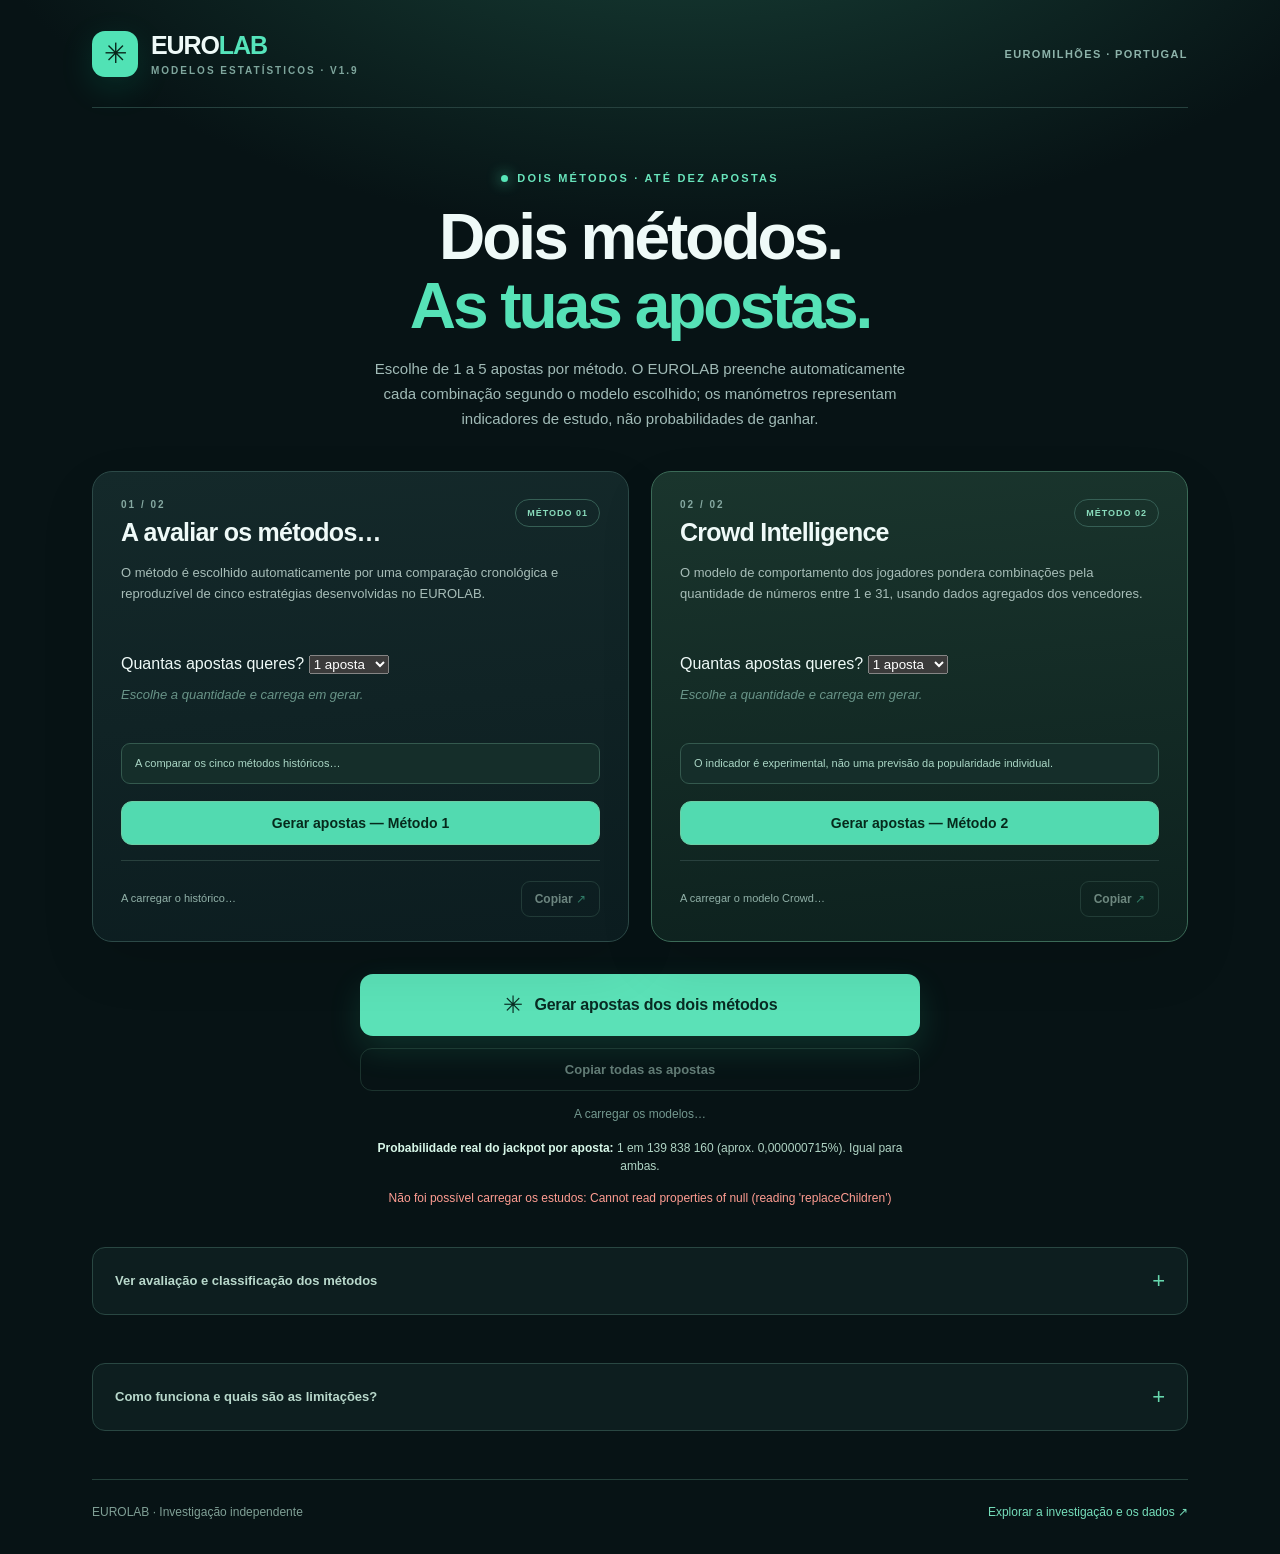
==== commit feae7ff7: "ui(v1.9): choose 1–5 tickets independently for each method" ====
--- a/index.html
+++ b/index.html
@@ -6,38 +6,43 @@
   <meta name="theme-color" content="#071315">
   <meta name="description" content="EUROLAB: gera duas chaves distintas do Euromilhões através de dois métodos transparentes.">
   <title>EUROLAB — As tuas duas chaves</title>
-  <link rel="stylesheet" href="assets/duas-chaves.css?v=1.8">
-  <script src="assets/selecao-core.js?v=1.8" defer></script>
-  <script src="assets/duas-chaves-core.js?v=1.8" defer></script>
-  <script src="assets/duas-chaves.js?v=1.8" defer></script>
+  <link rel="stylesheet" href="assets/duas-chaves.css?v=1.9">
+  <script src="assets/selecao-core.js?v=1.9" defer></script>
+  <script src="assets/duas-chaves-core.js?v=1.9" defer></script>
+  <script src="assets/duas-chaves.js?v=1.9" defer></script>
 </head>
 <body>
   <div class="site">
     <header class="header">
       <a class="brand" href="./" aria-label="EUROLAB — Página inicial">
         <span class="brand-mark" aria-hidden="true">✳</span>
-        <span><strong>EURO<span>LAB</span></strong><small>MODELOS ESTATÍSTICOS · V1.8</small></span>
+        <span><strong>EURO<span>LAB</span></strong><small>MODELOS ESTATÍSTICOS · V1.9</small></span>
       </a>
       <span class="header-caption">EUROMILHÕES · PORTUGAL</span>
     </header>
     <main>
       <section class="intro" aria-labelledby="intro-title">
-        <div class="eyebrow"><span class="pulse"></span> DOIS MÉTODOS · DUAS COMBINAÇÕES</div>
-        <h1 id="intro-title">Duas chaves.<br><em>Dois geradores.</em></h1>
-        <p>Gera cada chave individualmente: a primeira usa o modelo com melhor pontuação histórica; a segunda utiliza Crowd Intelligence. Os manómetros mostram indicadores dos estudos, não probabilidades de ganhar.</p>
+        <div class="eyebrow"><span class="pulse"></span> DOIS MÉTODOS · ATÉ DEZ APOSTAS</div>
+        <h1 id="intro-title">Dois métodos.<br><em>As tuas apostas.</em></h1>
+        <p>Escolhe de 1 a 5 apostas por método. O EUROLAB preenche automaticamente cada combinação segundo o modelo escolhido; os manómetros representam indicadores de estudo, não probabilidades de ganhar.</p>
       </section>
-      <section class="ticket-grid" aria-label="As duas chaves do Euromilhões">
+      <section class="ticket-grid" aria-label="Apostas do Euromilhões por método">
         <article class="ticket" aria-labelledby="method-one-title">
           <div class="ticket-head">
             <div><span class="ticket-number">01 / 02</span><h2 id="method-one-title">A avaliar os métodos…</h2></div>
             <span class="method-pill">MÉTODO 01</span>
           </div>
           <p class="method-desc">O método é escolhido automaticamente por uma comparação cronológica e reproduzível de cinco estratégias desenvolvidas no EUROLAB.</p>
-          <div class="ticket-body">
-            <div class="ball-label">NÚMEROS</div>
-            <div id="key1-numbers" class="ball-line" aria-label="Números principais da primeira chave"><span class="placeholder">Por gerar</span></div>
-            <div class="star-label">ESTRELAS</div>
-            <div id="key1-stars" class="ball-line star-line" aria-label="Estrelas da primeira chave"></div>
+          <div class="ticket-body ticket-results">
+            <label class="ticket-count-label" for="count-1">Quantas apostas queres?</label>
+            <select id="count-1" class="ticket-count" aria-label="Número de apostas do Método 1">
+              <option value="1">1 aposta</option>
+              <option value="2">2 apostas</option>
+              <option value="3">3 apostas</option>
+              <option value="4">4 apostas</option>
+              <option value="5">5 apostas</option>
+            </select>
+            <div id="key1-list" class="ticket-list" aria-live="polite"><p class="placeholder">Escolhe a quantidade e carrega em gerar.</p></div>
           </div>
           <section class="study-gauge" id="gauge1" aria-labelledby="gauge1-title" hidden>
             <div class="gauge-head"><strong id="gauge1-title">Desempenho histórico do método</strong><span id="gauge1-value">—</span></div>
@@ -51,7 +56,7 @@
             <p class="gauge-caption" id="gauge1-caption">Escala de 0 a 1,5 acertos ponderados/chave · Referência teórica: 0,6667. Não é probabilidade de ganhar.</p>
           </section>
           <p class="model-signal" id="model1-signal" aria-live="polite">A comparar os cinco métodos históricos…</p>
-          <button class="card-generate" id="generate-1" type="button" disabled>Gerar Chave 1</button>
+          <button class="card-generate" id="generate-1" type="button" disabled>Gerar apostas — Método 1</button>
           <div class="ticket-foot">
             <span class="ticket-note" id="model1-info">A carregar o histórico…</span>
             <button id="copy-1" class="copy-button" type="button" disabled>Copiar <span aria-hidden="true">↗</span></button>
@@ -63,11 +68,16 @@
             <span class="method-pill">MÉTODO 02</span>
           </div>
           <p class="method-desc">O modelo de comportamento dos jogadores pondera combinações pela quantidade de números entre 1 e 31, usando dados agregados dos vencedores.</p>
-          <div class="ticket-body">
-            <div class="ball-label">NÚMEROS</div>
-            <div id="key2-numbers" class="ball-line" aria-label="Números principais da segunda chave"><span class="placeholder">Por gerar</span></div>
-            <div class="star-label">ESTRELAS</div>
-            <div id="key2-stars" class="ball-line star-line" aria-label="Estrelas da segunda chave"></div>
+          <div class="ticket-body ticket-results">
+            <label class="ticket-count-label" for="count-2">Quantas apostas queres?</label>
+            <select id="count-2" class="ticket-count" aria-label="Número de apostas do Método 2">
+              <option value="1">1 aposta</option>
+              <option value="2">2 apostas</option>
+              <option value="3">3 apostas</option>
+              <option value="4">4 apostas</option>
+              <option value="5">5 apostas</option>
+            </select>
+            <div id="key2-list" class="ticket-list" aria-live="polite"><p class="placeholder">Escolhe a quantidade e carrega em gerar.</p></div>
           </div>
           <section class="study-gauge" id="gauge2" aria-labelledby="gauge2-title" hidden>
             <div class="gauge-head"><strong id="gauge2-title">Índice Crowd experimental</strong><span id="gauge2-value">—</span></div>
@@ -81,7 +91,7 @@
             <p class="gauge-caption" id="gauge2-caption">Escala de 0,85 a 1,15 · Referência: 1,00. Estudo de uma razão agregada de vencedores, não da popularidade desta chave.</p>
           </section>
           <p class="model-signal" id="model2-signal" aria-live="polite">O indicador é experimental, não uma previsão da popularidade individual.</p>
-          <button class="card-generate" id="generate-2" type="button" disabled>Gerar Chave 2</button>
+          <button class="card-generate" id="generate-2" type="button" disabled>Gerar apostas — Método 2</button>
           <div class="ticket-foot">
             <span class="ticket-note" id="model2-info">A carregar o modelo Crowd…</span>
             <button id="copy-2" class="copy-button" type="button" disabled>Copiar <span aria-hidden="true">↗</span></button>
@@ -89,10 +99,10 @@
         </article>
       </section>
       <section class="actions" aria-label="Controlos do gerador">
-        <button class="generate-button" id="generate" type="button" disabled><span aria-hidden="true">✳</span> Gerar ambas as chaves</button>
-        <button class="secondary-button" id="copy-both" type="button" disabled>Copiar as duas chaves</button>
+        <button class="generate-button" id="generate" type="button" disabled><span aria-hidden="true">✳</span> Gerar apostas dos dois métodos</button>
+        <button class="secondary-button" id="copy-both" type="button" disabled>Copiar todas as apostas</button>
         <p class="saved-info" id="saved-info">A carregar os modelos…</p>
-        <p class="jackpot-fact"><strong>Probabilidade real do jackpot por chave:</strong> 1 em 139 838 160 (aprox. 0,000000715%). Igual para ambas.</p>
+        <p class="jackpot-fact"><strong>Probabilidade real do jackpot por aposta:</strong> 1 em 139 838 160 (aprox. 0,000000715%). Igual para ambas.</p>
         <p id="status" class="status" aria-live="polite" role="status"></p>
       </section>
       <section class="methodology" aria-labelledby="ranking-heading">
@@ -111,8 +121,8 @@
           <summary id="methodology-heading">Como funciona e quais são as limitações? <span class="summary-icon" aria-hidden="true">+</span></summary>
           <div class="details-content">
             <p><strong>Método 1 — Seletor walk-forward v1.7:</strong> compara cinco métodos — aleatório uniforme, frequências altas, frequências baixas, equilibrado e anti-datas. Avalia os 250 concursos mais recentes utilizando, para cada previsão histórica, apenas a janela anterior de 250 concursos. Cada método é avaliado com cinco sementes fixas; a pontuação média corresponde a números acertados + 0,5 × estrelas. A primeira chave é gerada com o método de melhor pontuação observada. Pode mudar quando novos resultados oficiais entram no histórico. Os sorteios finais usam aleatoriedade criptográfica, não as sementes do teste.</p>
-            <p><strong>Método 2 — Crowd Intelligence:</strong> consulta o modelo experimental Crowd v1.4, calibrado com 757 sorteios e avaliado em 301 concursos posteriores. Usa o coeficiente de associação entre a contagem de números de calendário (1–31) e uma razão agregada de vencedores, ponderando os grupos de combinações segundo esse índice. Só utiliza grupos com pelo menos 80 observações; não repete números ou estrelas da primeira chave. As estrelas não são classificadas pelo modelo Crowd, sendo sorteadas entre as disponíveis.</p><p><strong>Transparência:</strong> o indicador Crowd não estima quantas pessoas escolheram uma chave específica nem demonstra que a combinação terá menor probabilidade de dividir prémios. Não usamos um modelo de frequências para prever resultados futuros nem uma taxa de 44,3% como se fosse vantagem de acerto. Se os ficheiros de ambos os modelos não estiverem disponíveis, não há geração de chaves.</p>
-            <p>Num sorteio justo, qualquer chave simples tem uma probabilidade de <strong>1 em 139 838 160</strong> de acertar o jackpot. Duas chaves distintas têm uma probabilidade conjunta de <strong>1 em 69 919 080</strong>, independentemente destes métodos.</p>
+            <p><strong>Método 2 — Crowd Intelligence:</strong> consulta o modelo experimental Crowd v1.4, calibrado com 757 sorteios e avaliado em 301 concursos posteriores. Usa o coeficiente de associação entre a contagem de números de calendário (1–31) e uma razão agregada de vencedores, ponderando os grupos de combinações segundo esse índice. Só utiliza grupos com pelo menos 80 observações; quando é gerada uma aposta por método, evita números ou estrelas em comum. Com várias apostas, garante combinações completas distintas, mas números e estrelas podem repetir-se entre apostas. As estrelas não são classificadas pelo modelo Crowd, sendo sorteadas entre as disponíveis.</p><p><strong>Transparência:</strong> o indicador Crowd não estima quantas pessoas escolheram uma chave específica nem demonstra que a combinação terá menor probabilidade de dividir prémios. Não usamos um modelo de frequências para prever resultados futuros nem uma taxa de 44,3% como se fosse vantagem de acerto. Se os ficheiros de ambos os modelos não estiverem disponíveis, não há geração de chaves.</p>
+            <p>Num sorteio justo, cada aposta simples válida tem uma probabilidade de <strong>1 em 139 838 160</strong> de acertar o jackpot. Com <em>N</em> apostas completas distintas, a probabilidade conjunta de jackpot é <em>N</em> em 139 838 160. Os indicadores dos manómetros não alteram esta probabilidade.</p>
             <p>O gerador não faz apostas. Os dados históricos e o modelo Crowd são carregados do site, mas as chaves geradas e guardadas permanecem neste navegador. Joga de forma responsável.</p>
           </div>
         </details>
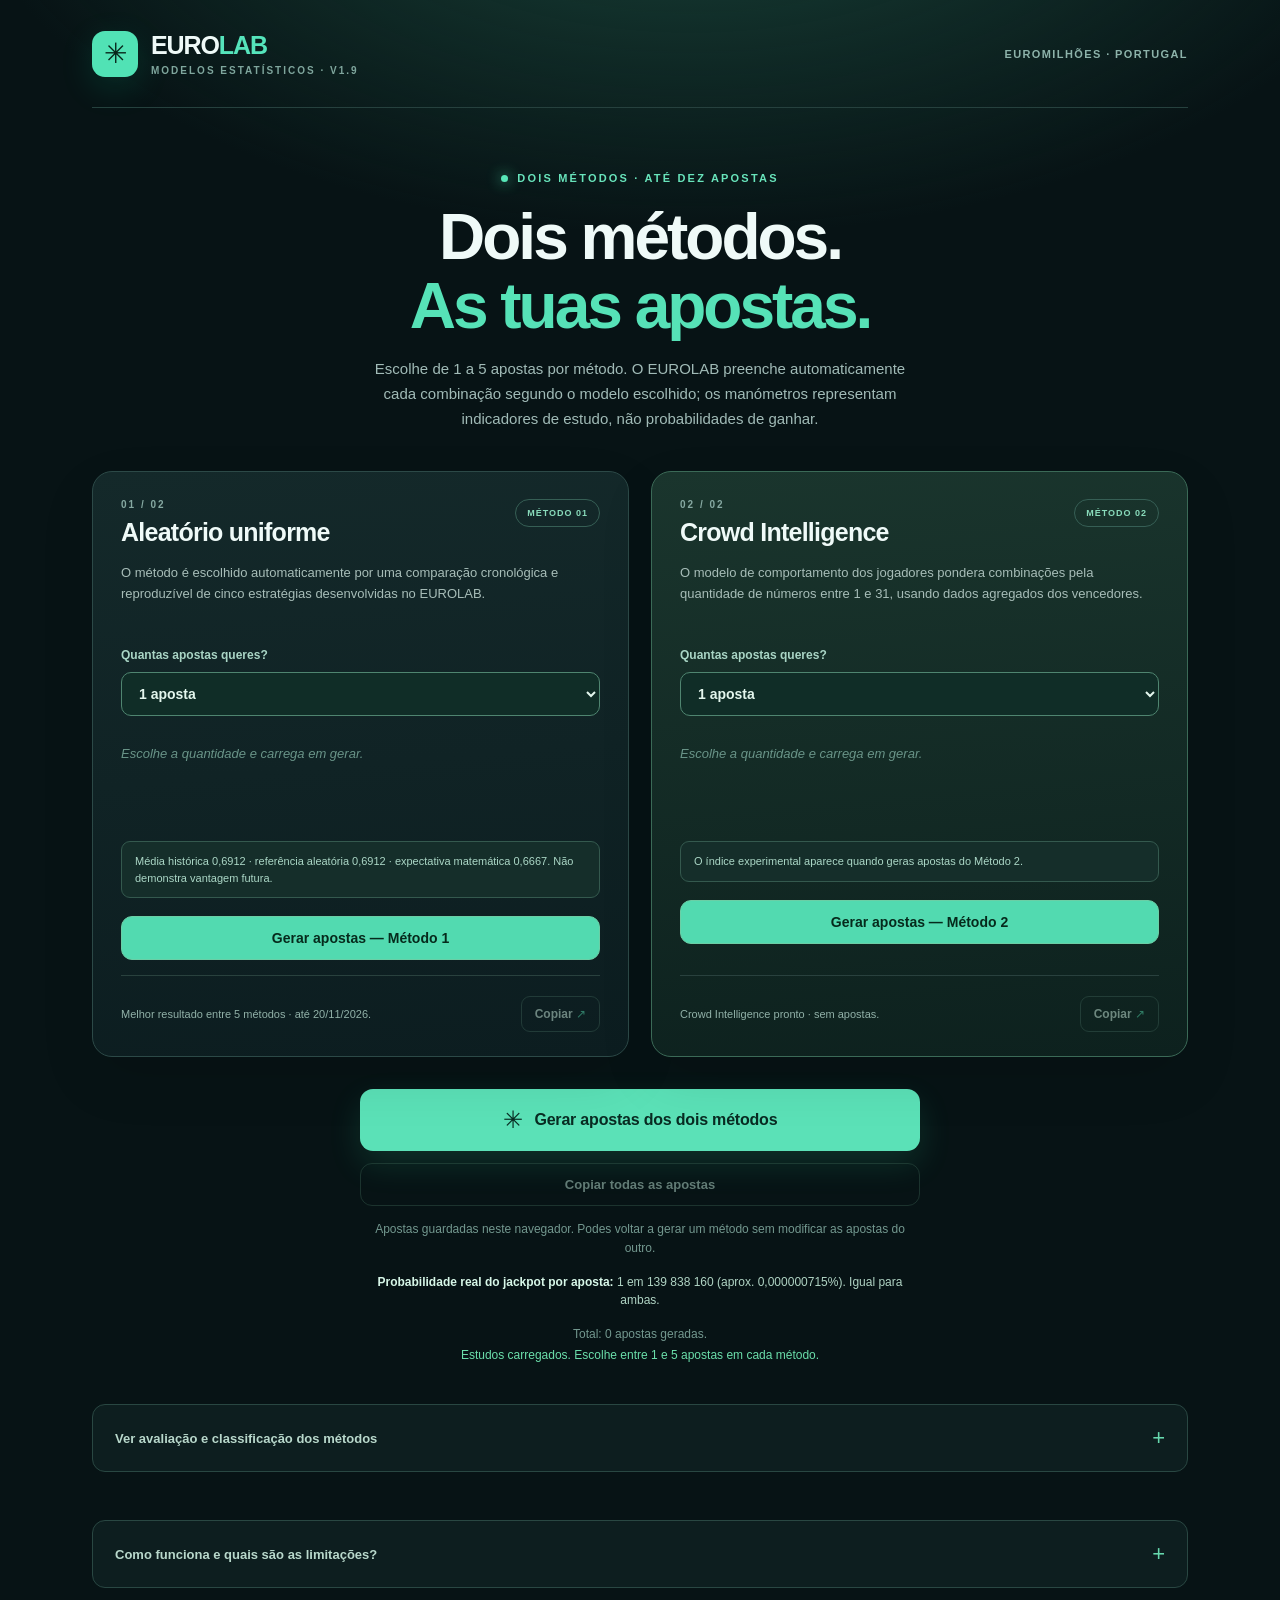
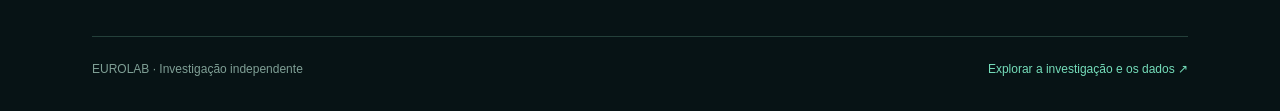
==== commit 8851c15f: "ui(v1.9): reserve live total-ticket jackpot odds separate from model gauges" ====
--- a/index.html
+++ b/index.html
@@ -103,6 +103,7 @@
         <button class="secondary-button" id="copy-both" type="button" disabled>Copiar todas as apostas</button>
         <p class="saved-info" id="saved-info">A carregar os modelos…</p>
         <p class="jackpot-fact"><strong>Probabilidade real do jackpot por aposta:</strong> 1 em 139 838 160 (aprox. 0,000000715%). Igual para ambas.</p>
+        <p id="odds-total" class="saved-info" aria-live="polite">Total: 0 apostas geradas.</p>
         <p id="status" class="status" aria-live="polite" role="status"></p>
       </section>
       <section class="methodology" aria-labelledby="ranking-heading">
--- a/assets/duas-chaves.css
+++ b/assets/duas-chaves.css
@@ -106,3 +106,17 @@
 .jackpot-fact{margin:15px 0;color:#b0d4c4;font-size:12px;line-height:1.55}
 .jackpot-fact strong{color:#d7f7e8}
 @media(prefers-reduced-motion:reduce){.dial-needle{transition:none}}
+
+/* v1.9 — selector of 1–5 entries and stacked lottery tickets. */
+.ticket-results{padding-top:18px;padding-bottom:20px}
+.ticket-count-label{display:block;font-size:12px;font-weight:750;color:#a9d5c5;margin-bottom:10px}
+.ticket-count{width:100%;background:#102d27;color:#e3f6ed;border:1px solid #4f8570;border-radius:10px;padding:12px 13px;font-weight:700;font-size:14px;margin:0 0 17px}
+.ticket-list{display:flex;flex-direction:column;gap:10px;min-height:88px}
+.bet-entry{padding:13px 12px 12px;border:1px solid #34574d;background:#0b2320;border-radius:12px;min-width:0}
+.bet-entry .ball-line{margin-top:10px;flex-wrap:wrap;min-height:0}
+.bet-title{color:#8bd9b8;font-size:11px;letter-spacing:1.3px}
+.bet-study{display:block;margin-top:11px;color:#a5cbbb;font-size:11px;line-height:1.4}
+.bet-entry .ball{flex-basis:41px;height:41px;font-size:14px}
+.bet-entry .ball.star{background:#e6c56e}
+.card-generate{margin-top:1px}
+@media(max-width:370px){.bet-entry .ball{flex-basis:38px;height:38px;font-size:13px}}
